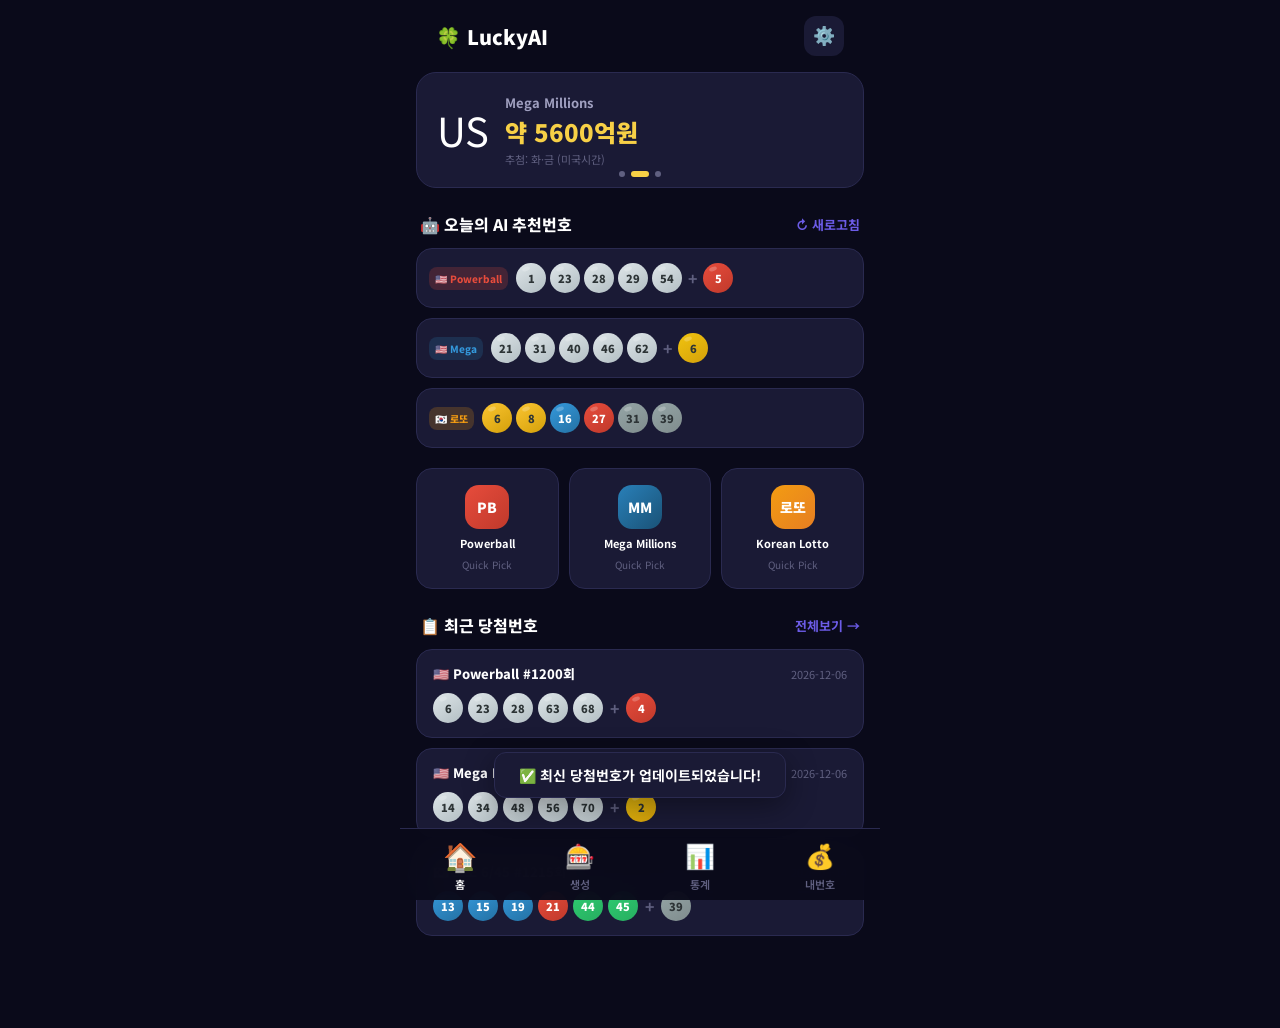
==== index.html @ dc953912 "LuckyAI Lotto - full update - Scientific prediction engine (Bayesian, Poisson, Chi-squared, EMA, Gap" ====
<!DOCTYPE html>
<html lang="ko">
<head>
  <meta charset="UTF-8">
  <meta name="viewport" content="width=device-width, initial-scale=1.0, user-scalable=no, viewport-fit=cover">
  <meta name="apple-mobile-web-app-capable" content="yes">
  <meta name="apple-mobile-web-app-status-bar-style" content="black-translucent">
  <meta name="theme-color" content="#0a0a1a">
  <title>LuckyAI Lotto</title>
  <link rel="manifest" href="manifest.json">
  <link rel="apple-touch-icon" href="icons/icon-192.png">
  <link rel="preconnect" href="https://fonts.googleapis.com">
  <link href="https://fonts.googleapis.com/css2?family=Noto+Sans+KR:wght@400;600;700;900&family=Inter:wght@400;600;700;900&display=swap" rel="stylesheet">
  <link rel="stylesheet" href="css/style.css">
</head>
<body>

  <!-- Splash Screen -->
  <div id="splash" class="splash">
    <div class="splash-content">
      <div class="splash-icon">🍀</div>
      <h1>LuckyAI Lotto</h1>
      <p>AI-Powered Lottery Generator</p>
      <div class="splash-loader"><div></div></div>
    </div>
  </div>

  <!-- App Shell -->
  <div id="app" class="app hidden">

    <!-- ===== PAGE: HOME ===== -->
    <section class="page active" id="page-home">
      <header class="top-bar">
        <h1 class="logo">🍀 LuckyAI</h1>
        <button class="icon-btn" onclick="navigateTo('settings')">⚙️</button>
      </header>

      <!-- Jackpot Banner -->
      <div class="jackpot-banner">
        <div class="jackpot-slide active" data-game="powerball">
          <div class="jackpot-flag">US</div>
          <div class="jackpot-info">
            <span class="jackpot-name">Powerball</span>
            <span class="jackpot-amount" id="jackpot-pb">로딩중...</span>
            <span class="jackpot-date">추첨: 월·수·토 (미국시간)</span>
          </div>
        </div>
        <div class="jackpot-slide" data-game="mega">
          <div class="jackpot-flag">US</div>
          <div class="jackpot-info">
            <span class="jackpot-name">Mega Millions</span>
            <span class="jackpot-amount" id="jackpot-mm">로딩중...</span>
            <span class="jackpot-date">추첨: 화·금 (미국시간)</span>
          </div>
        </div>
        <div class="jackpot-slide" data-game="lotto">
          <div class="jackpot-flag">KR</div>
          <div class="jackpot-info">
            <span class="jackpot-name">로또 6/45</span>
            <span class="jackpot-amount" id="jackpot-kr">로딩중...</span>
            <span class="jackpot-date">추첨: 매주 토요일 오후 8:45</span>
          </div>
        </div>
        <div class="jackpot-dots">
          <span class="dot active"></span><span class="dot"></span><span class="dot"></span>
        </div>
      </div>

      <!-- AI Today's Pick -->
      <div class="section-header">
        <h2>🤖 오늘의 AI 추천번호</h2>
        <button class="refresh-btn" onclick="refreshTodayPick()">↻ 새로고침</button>
      </div>

      <div class="today-picks" id="today-picks">
        <!-- Filled by JS -->
      </div>

      <!-- Quick Actions -->
      <div class="quick-actions">
        <button class="quick-card" onclick="quickGenerate('powerball')">
          <div class="quick-icon pb-gradient">PB</div>
          <span>Powerball</span>
          <small>Quick Pick</small>
        </button>
        <button class="quick-card" onclick="quickGenerate('mega')">
          <div class="quick-icon mm-gradient">MM</div>
          <span>Mega Millions</span>
          <small>Quick Pick</small>
        </button>
        <button class="quick-card" onclick="quickGenerate('lotto')">
          <div class="quick-icon kr-gradient">로또</div>
          <span>Korean Lotto</span>
          <small>Quick Pick</small>
        </button>
      </div>

      <!-- Recent Results -->
      <div class="section-header">
        <h2>📋 최근 당첨번호</h2>
        <button class="text-btn" onclick="navigateTo('results')">전체보기 →</button>
      </div>
      <div class="recent-results" id="recent-results">
        <!-- Filled by JS -->
      </div>
    </section>

    <!-- ===== PAGE: GENERATOR ===== -->
    <section class="page" id="page-generator">
      <header class="top-bar">
        <h1>🎰 번호 생성</h1>
      </header>

      <!-- Game Selector -->
      <div class="game-selector">
        <button class="game-chip active" data-game="powerball" onclick="selectGame('powerball')">
          <span class="chip-flag">🇺🇸</span> Powerball
        </button>
        <button class="game-chip" data-game="mega" onclick="selectGame('mega')">
          <span class="chip-flag">🇺🇸</span> Mega Millions
        </button>
        <button class="game-chip" data-game="lotto" onclick="selectGame('lotto')">
          <span class="chip-flag">🇰🇷</span> 로또 6/45
        </button>
      </div>

      <!-- Algorithm Selector -->
      <div class="algo-section">
        <h3>🧠 생성 알고리즘</h3>
        <div class="algo-grid">
          <button class="algo-card active" data-algo="random" onclick="selectAlgo('random')">
            <div class="algo-icon">🎲</div>
            <span>확률랜덤</span>
            <small>패턴 필터링</small>
          </button>
          <button class="algo-card" data-algo="hot" onclick="selectAlgo('hot')">
            <div class="algo-icon">🔥</div>
            <span>고빈도</span>
            <small>베이지안+트렌드</small>
          </button>
          <button class="algo-card" data-algo="cold" onclick="selectAlgo('cold')">
            <div class="algo-icon">❄️</div>
            <span>미출현</span>
            <small>포아송+갭분석</small>
          </button>
          <button class="algo-card" data-algo="ai" onclick="selectAlgo('ai')">
            <div class="algo-icon">🧬</div>
            <span>과학예측</span>
            <small>5중 확률엔진</small>
          </button>
          <button class="algo-card" data-algo="lucky" onclick="selectAlgo('lucky')">
            <div class="algo-icon">🍀</div>
            <span>행운번호</span>
            <small>월별 행운</small>
          </button>
        </div>
      </div>

      <!-- Set Count -->
      <div class="set-count-bar">
        <span>생성 세트 수</span>
        <div class="stepper">
          <button class="step-btn" onclick="adjustSets(-1)">−</button>
          <span class="step-val" id="gen-set-count">5</span>
          <button class="step-btn" onclick="adjustSets(1)">+</button>
        </div>
      </div>

      <!-- Generate Button -->
      <button class="big-generate-btn" id="gen-btn" onclick="generateNumbers()">
        <span class="gen-text">번호 생성하기</span>
        <span class="gen-sub" id="gen-sub-text">랜덤 · Powerball · 5세트</span>
      </button>

      <!-- Results Area -->
      <div class="gen-results" id="gen-results">
        <!-- Filled by JS -->
      </div>

      <!-- Save All Button (hidden until generated) -->
      <button class="save-all-btn hidden" id="save-all-btn" onclick="saveAllGenerated()">
        💾 전체 저장하기
      </button>
    </section>

    <!-- ===== PAGE: STATS ===== -->
    <section class="page" id="page-stats">
      <header class="top-bar">
        <h1>📊 통계 분석</h1>
      </header>

      <!-- Stats Game Selector -->
      <div class="game-selector">
        <button class="game-chip active" data-game="powerball" onclick="selectStatsGame('powerball')">
          🇺🇸 Powerball
        </button>
        <button class="game-chip" data-game="mega" onclick="selectStatsGame('mega')">
          🇺🇸 Mega Millions
        </button>
        <button class="game-chip" data-game="lotto" onclick="selectStatsGame('lotto')">
          🇰🇷 로또
        </button>
      </div>

      <!-- Frequency Chart -->
      <div class="stats-card">
        <h3>📈 번호별 출현 빈도 <span id="freq-rounds-info" style="font-size:0.7em;color:#888">(전체)</span></h3>
        <canvas id="freq-chart" width="400" height="250"></canvas>
      </div>

      <!-- Hot & Cold Numbers -->
      <div class="hot-cold-row">
        <div class="stats-card half">
          <h3>🔥 Hot Numbers</h3>
          <div class="hot-cold-balls" id="hot-numbers"></div>
        </div>
        <div class="stats-card half">
          <h3>❄️ Cold Numbers</h3>
          <div class="hot-cold-balls" id="cold-numbers"></div>
        </div>
      </div>

      <!-- Odd/Even Ratio -->
      <div class="stats-card">
        <h3>⚖️ 홀짝 비율 분석</h3>
        <div class="ratio-bar-container">
          <div class="ratio-bar">
            <div class="ratio-fill odd" id="odd-bar" style="width:50%">홀 50%</div>
            <div class="ratio-fill even" id="even-bar" style="width:50%">짝 50%</div>
          </div>
        </div>
      </div>

      <!-- Number Range Distribution -->
      <div class="stats-card">
        <h3>📊 구간별 분포</h3>
        <canvas id="range-chart" width="400" height="200"></canvas>
      </div>

      <!-- Consecutive Numbers -->
      <div class="stats-card">
        <h3>🔗 연속번호 출현율</h3>
        <div class="consecutive-stats" id="consecutive-stats"></div>
      </div>

      <!-- AI Probability -->
      <div class="stats-card ai-prob-card">
        <h3>🤖 AI 1등 확률 분석</h3>
        <div class="ai-prob-content" id="ai-prob-content">
          <div class="prob-meter">
            <div class="prob-fill" id="prob-fill"></div>
          </div>
          <p class="prob-text" id="prob-text"></p>
        </div>
      </div>
    </section>

    <!-- ===== PAGE: MY NUMBERS ===== -->
    <section class="page" id="page-mynums">
      <header class="top-bar">
        <h1>💰 내 번호</h1>
        <button class="icon-btn" onclick="clearAllSaved()">🗑️</button>
      </header>

      <!-- Saved Numbers Filter -->
      <div class="game-selector">
        <button class="game-chip active" data-filter="all" onclick="filterSaved('all')">전체</button>
        <button class="game-chip" data-filter="powerball" onclick="filterSaved('powerball')">Powerball</button>
        <button class="game-chip" data-filter="mega" onclick="filterSaved('mega')">Mega Millions</button>
        <button class="game-chip" data-filter="lotto" onclick="filterSaved('lotto')">로또</button>
      </div>

      <!-- Saved List -->
      <div class="saved-list" id="saved-list">
        <div class="empty-state" id="empty-saved">
          <div class="empty-icon">📝</div>
          <p>저장된 번호가 없습니다</p>
          <small>번호를 생성하고 저장해보세요!</small>
          <button class="action-btn" onclick="navigateTo('generator')">번호 생성하러 가기 →</button>
        </div>
      </div>

      <!-- Check Results -->
      <button class="check-results-btn hidden" id="check-btn" onclick="checkMyResults()">
        🏆 당첨 확인하기
      </button>
    </section>

    <!-- ===== PAGE: SETTINGS ===== -->
    <section class="page" id="page-settings">
      <header class="top-bar">
        <button class="icon-btn" onclick="navigateTo('home')">←</button>
        <h1>⚙️ 설정</h1>
      </header>

      <div class="settings-list">
        <div class="settings-group">
          <h3>일반</h3>
          <div class="setting-item">
            <span>🌙 다크 모드</span>
            <label class="toggle">
              <input type="checkbox" id="darkmode-toggle" checked onchange="toggleDarkMode()">
              <span class="toggle-slider"></span>
            </label>
          </div>
          <div class="setting-item">
            <span>🌐 언어</span>
            <select id="lang-select" onchange="changeLang()">
              <option value="ko" selected>한국어</option>
              <option value="en">English</option>
            </select>
          </div>
        </div>
        <div class="settings-group">
          <h3>게임 설정</h3>
          <div class="setting-item">
            <span>🔢 기본 세트 수</span>
            <select id="default-sets" onchange="saveSettings()">
              <option value="1">1세트</option>
              <option value="3">3세트</option>
              <option value="5" selected>5세트</option>
              <option value="10">10세트</option>
            </select>
          </div>
          <div class="setting-item">
            <span>🎵 효과음</span>
            <label class="toggle">
              <input type="checkbox" id="sound-toggle" checked onchange="saveSettings()">
              <span class="toggle-slider"></span>
            </label>
          </div>
        </div>
        <div class="settings-group">
          <h3>데이터</h3>
          <div class="setting-item clickable" onclick="forceRefreshResults()">
            <span>📡 당첨번호 새로고침</span>
            <span class="arrow">→</span>
          </div>
          <div class="setting-item clickable" onclick="exportData()">
            <span>📤 데이터 내보내기</span>
            <span class="arrow">→</span>
          </div>
          <div class="setting-item clickable" onclick="resetApp()">
            <span>🔄 앱 초기화</span>
            <span class="arrow">→</span>
          </div>
        </div>
        <div class="settings-group">
          <h3>정보</h3>
          <div class="setting-item">
            <span>📱 버전</span>
            <span class="setting-val">1.0.0</span>
          </div>
          <div class="setting-item">
            <span>⚠️ 주의</span>
            <span class="setting-val disclaimer">복권은 오락 목적입니다</span>
          </div>
        </div>
      </div>
    </section>

    <!-- ===== PAGE: RESULTS (당첨번호) ===== -->
    <section class="page" id="page-results">
      <header class="top-bar">
        <button class="icon-btn" onclick="navigateTo('home')">←</button>
        <h1>📋 당첨번호</h1>
      </header>
      <div class="game-selector">
        <button class="game-chip active" data-game="powerball" onclick="selectResultGame('powerball')">🇺🇸 Powerball</button>
        <button class="game-chip" data-game="mega" onclick="selectResultGame('mega')">🇺🇸 Mega Millions</button>
        <button class="game-chip" data-game="lotto" onclick="selectResultGame('lotto')">🇰🇷 로또</button>
      </div>
      <div class="results-list" id="results-list"></div>
    </section>

    <!-- Bottom Navigation -->
    <nav class="bottom-nav">
      <button class="nav-item active" data-page="home" onclick="navigateTo('home')">
        <span class="nav-icon">🏠</span>
        <span class="nav-label">홈</span>
      </button>
      <button class="nav-item" data-page="generator" onclick="navigateTo('generator')">
        <span class="nav-icon">🎰</span>
        <span class="nav-label">생성</span>
      </button>
      <button class="nav-item" data-page="stats" onclick="navigateTo('stats')">
        <span class="nav-icon">📊</span>
        <span class="nav-label">통계</span>
      </button>
      <button class="nav-item" data-page="mynums" onclick="navigateTo('mynums')">
        <span class="nav-icon">💰</span>
        <span class="nav-label">내번호</span>
      </button>
    </nav>
  </div>

  <!-- Confetti Canvas -->
  <canvas id="confetti-canvas"></canvas>

  <!-- Toast -->
  <div class="toast hidden" id="toast"></div>

  <!-- Modal -->
  <div class="modal-overlay hidden" id="modal-overlay">
    <div class="modal" id="modal">
      <div class="modal-header" id="modal-header"></div>
      <div class="modal-body" id="modal-body"></div>
      <div class="modal-actions" id="modal-actions"></div>
    </div>
  </div>

  <script src="js/lotto-history.js"></script>
  <script src="js/app.js"></script>
  <script>
    // Register Service Worker for PWA
    if ('serviceWorker' in navigator) {
      window.addEventListener('load', () => {
        navigator.serviceWorker.register('./sw.js')
          .then(reg => console.log('SW registered:', reg.scope))
          .catch(err => console.log('SW registration failed:', err));
      });
    }
  </script>
</body>
</html>
---- css/style.css ----
/* ========================================
   LuckyAI Lotto - Full Mobile App Styles
   ======================================== */

@import url('https://fonts.googleapis.com/css2?family=Noto+Sans+KR:wght@400;600;700;900&family=Inter:wght@400;600;700;900&display=swap');

:root {
  --bg: #0a0a1a;
  --bg2: #12122a;
  --card: #1a1a35;
  --card-border: #2a2a50;
  --text: #ffffff;
  --text2: #a0a0c0;
  --text3: #606080;
  --pb-color: #e74c3c;
  --pb-dark: #c0392b;
  --mm-color: #2980b9;
  --mm-dark: #1a5276;
  --kr-color: #f39c12;
  --kr-dark: #d4870a;
  --accent: #6c5ce7;
  --success: #00b894;
  --danger: #e74c3c;
  --nav-height: 72px;
  --safe-bottom: env(safe-area-inset-bottom, 0px);
}

* { margin: 0; padding: 0; box-sizing: border-box; }

html, body {
  font-family: 'Noto Sans KR', 'Inter', -apple-system, sans-serif;
  background: var(--bg);
  color: var(--text);
  min-height: 100vh;
  overflow-x: hidden;
  -webkit-tap-highlight-color: transparent;
  -webkit-font-smoothing: antialiased;
}

.hidden { display: none !important; }

/* ---- Splash Screen ---- */
.splash {
  position: fixed; inset: 0;
  background: var(--bg);
  display: flex; align-items: center; justify-content: center;
  z-index: 9999;
  transition: opacity 0.5s, visibility 0.5s;
}
.splash.fade-out { opacity: 0; visibility: hidden; }
.splash-content { text-align: center; }
.splash-icon { font-size: 72px; animation: bounce 1s infinite alternate; }
.splash-content h1 {
  font-size: 32px; font-weight: 900; margin: 16px 0 4px;
  background: linear-gradient(135deg, #f7d046, #ff6b6b, #4ecdc4, #6c5ce7);
  -webkit-background-clip: text; -webkit-text-fill-color: transparent;
  background-clip: text;
}
.splash-content p { color: var(--text3); font-size: 14px; }
.splash-loader {
  width: 40px; height: 4px; margin: 24px auto 0;
  background: var(--card); border-radius: 4px; overflow: hidden;
}
.splash-loader div {
  width: 60%; height: 100%; border-radius: 4px;
  background: linear-gradient(90deg, #6c5ce7, #e74c3c, #f39c12);
  animation: loading 1s ease-in-out infinite;
}
@keyframes bounce { to { transform: translateY(-10px); } }
@keyframes loading { 0%{transform:translateX(-100%)} 100%{transform:translateX(200%)} }

/* ---- App Shell ---- */
.app { padding-bottom: calc(var(--nav-height) + var(--safe-bottom)); }

/* ---- Top Bar ---- */
.top-bar {
  position: sticky; top: 0; z-index: 50;
  display: flex; align-items: center; justify-content: space-between;
  padding: 16px 20px; background: var(--bg);
  backdrop-filter: blur(20px); -webkit-backdrop-filter: blur(20px);
}
.top-bar h1 { font-size: 20px; font-weight: 900; }
.logo { font-size: 22px; font-weight: 900; }
.icon-btn {
  width: 40px; height: 40px; border: none; border-radius: 12px;
  background: var(--card); font-size: 18px; cursor: pointer;
  display: flex; align-items: center; justify-content: center;
}

/* ---- Pages ---- */
.page { display: none; padding: 0 16px 20px; animation: pageIn 0.3s ease; }
.page.active { display: block; }
@keyframes pageIn { from{opacity:0;transform:translateY(8px)} to{opacity:1;transform:translateY(0)} }

/* ---- Bottom Navigation ---- */
.bottom-nav {
  position: fixed; bottom: 0; left: 0; right: 0;
  height: var(--nav-height);
  background: rgba(10,10,26,0.95);
  backdrop-filter: blur(20px); -webkit-backdrop-filter: blur(20px);
  border-top: 1px solid var(--card-border);
  display: flex; align-items: center; justify-content: space-around;
  padding-bottom: var(--safe-bottom); z-index: 100;
}
.nav-item {
  display: flex; flex-direction: column; align-items: center; gap: 4px;
  border: none; background: none; color: var(--text3);
  font-size: 10px; font-weight: 600; cursor: pointer;
  font-family: inherit; padding: 8px 16px; border-radius: 12px;
  transition: all 0.2s;
}
.nav-item.active { color: var(--text); }
.nav-icon { font-size: 24px; transition: transform 0.2s; }
.nav-item.active .nav-icon { transform: scale(1.15); }
.nav-label { font-size: 11px; }

/* ---- Jackpot Banner ---- */
.jackpot-banner {
  margin: 0 0 20px; border-radius: 20px; overflow: hidden;
  background: var(--card); border: 1px solid var(--card-border);
  position: relative; min-height: 110px;
}
.jackpot-slide {
  display: none; padding: 20px; align-items: center; gap: 16px;
  animation: fadeIn 0.5s ease;
}
.jackpot-slide.active { display: flex; }
.jackpot-flag { font-size: 40px; }
.jackpot-info { display: flex; flex-direction: column; gap: 2px; }
.jackpot-name { font-size: 13px; color: var(--text2); font-weight: 700; }
.jackpot-amount { font-size: 24px; font-weight: 900; color: #f7d046; }
.jackpot-date { font-size: 11px; color: var(--text3); }
.jackpot-dots {
  position: absolute; bottom: 10px; left: 50%; transform: translateX(-50%);
  display: flex; gap: 6px;
}
.dot {
  width: 6px; height: 6px; border-radius: 50%;
  background: var(--text3); transition: all 0.3s;
}
.dot.active { background: #f7d046; width: 18px; border-radius: 3px; }

@keyframes fadeIn { from{opacity:0} to{opacity:1} }

/* ---- Section Header ---- */
.section-header {
  display: flex; justify-content: space-between; align-items: center;
  margin: 24px 0 12px; padding: 0 4px;
}
.section-header h2 { font-size: 16px; font-weight: 800; }
.refresh-btn, .text-btn {
  border: none; background: none; color: var(--accent);
  font-size: 13px; font-weight: 700; cursor: pointer; font-family: inherit;
}

/* ---- Today's Picks ---- */
.today-picks { display: flex; flex-direction: column; gap: 10px; }
.today-pick-card {
  background: var(--card); border: 1px solid var(--card-border);
  border-radius: 16px; padding: 14px 12px;
  display: flex; align-items: center; gap: 8px;
}
.pick-game-badge {
  font-size: 10px; font-weight: 800; padding: 4px 6px;
  border-radius: 8px; min-width: 32px; text-align: center;
  flex-shrink: 0; white-space: nowrap;
}
.pick-game-badge.pb { background: rgba(231,76,60,0.2); color: #e74c3c; }
.pick-game-badge.mm { background: rgba(41,128,185,0.2); color: #3498db; }
.pick-game-badge.kr { background: rgba(243,156,18,0.2); color: #f39c12; }
.pick-balls { display: flex; gap: 4px; align-items: center; flex: 1; flex-wrap: nowrap; }

/* ---- Ball Styles ---- */
.ball {
  width: 38px; height: 38px; border-radius: 50%;
  display: inline-flex; align-items: center; justify-content: center;
  font-size: 14px; font-weight: 900; color: #fff;
  position: relative; flex-shrink: 0;
}
.ball::after {
  content: ''; position: absolute; top: 5px; left: 8px;
  width: 12px; height: 6px; background: rgba(255,255,255,0.22);
  border-radius: 50%; transform: rotate(-20deg);
}
.ball-sm { width: 30px; height: 30px; font-size: 11px; }
.ball-sm::after { top: 4px; left: 6px; width: 8px; height: 4px; }
.ball-lg { width: 48px; height: 48px; font-size: 18px; }

/* Ball Colors */
.b-white { background: linear-gradient(145deg, #dfe6e9, #b2bec3); color: #2d3436; }
.b-red { background: linear-gradient(145deg, #e74c3c, #c0392b); }
.b-gold { background: linear-gradient(145deg, #f1c40f, #d4a00a); color: #2d3436; }
.b-y { background: linear-gradient(145deg, #fbc531, #d4a00a); color: #2d3436; }
.b-b { background: linear-gradient(145deg, #3498db, #2471a3); }
.b-r { background: linear-gradient(145deg, #e74c3c, #c0392b); }
.b-g { background: linear-gradient(145deg, #95a5a6, #7f8c8d); color: #2d3436; }
.b-gr { background: linear-gradient(145deg, #2ecc71, #27ae60); }
.sep { color: var(--text3); font-weight: 700; font-size: 16px; margin: 0 2px; }

/* Animated balls */
.ball.anim {
  opacity: 0; transform: scale(0) rotate(-180deg);
}
.ball.anim.show {
  animation: ballPop 0.5s cubic-bezier(0.34,1.56,0.64,1) forwards;
}
@keyframes ballPop {
  0%{opacity:0;transform:scale(0) rotate(-180deg)}
  60%{opacity:1;transform:scale(1.15) rotate(10deg)}
  100%{opacity:1;transform:scale(1) rotate(0)}
}

/* ---- Quick Actions ---- */
.quick-actions {
  display: grid; grid-template-columns: repeat(3, 1fr);
  gap: 10px; margin: 20px 0;
}
.quick-card {
  background: var(--card); border: 1px solid var(--card-border);
  border-radius: 16px; padding: 16px 8px; text-align: center;
  cursor: pointer; font-family: inherit; color: var(--text);
  display: flex; flex-direction: column; align-items: center; gap: 6px;
  transition: all 0.2s;
}
.quick-card:active { transform: scale(0.95); }
.quick-card span { font-size: 11px; font-weight: 700; }
.quick-card small { font-size: 10px; color: var(--text3); }
.quick-icon {
  width: 44px; height: 44px; border-radius: 14px;
  display: flex; align-items: center; justify-content: center;
  font-size: 14px; font-weight: 900; color: #fff;
}
.pb-gradient { background: linear-gradient(135deg, #e74c3c, #c0392b); }
.mm-gradient { background: linear-gradient(135deg, #2980b9, #1a5276); }
.kr-gradient { background: linear-gradient(135deg, #f39c12, #e67e22); }

/* ---- Recent Results ---- */
.recent-results { display: flex; flex-direction: column; gap: 10px; }
.result-card {
  background: var(--card); border: 1px solid var(--card-border);
  border-radius: 16px; padding: 14px 16px;
}
.result-meta {
  display: flex; justify-content: space-between; align-items: center;
  margin-bottom: 10px;
}
.result-round { font-size: 13px; font-weight: 800; }
.result-date { font-size: 11px; color: var(--text3); }
.result-balls { display: flex; gap: 5px; align-items: center; flex-wrap: wrap; }

/* ---- Game Selector Chips ---- */
.game-selector {
  display: flex; gap: 8px; margin: 8px 0 20px; overflow-x: auto;
  -webkit-overflow-scrolling: touch; padding: 4px 0;
}
.game-chip {
  padding: 10px 16px; border-radius: 12px; border: 1px solid var(--card-border);
  background: var(--card); color: var(--text2); font-size: 13px; font-weight: 700;
  cursor: pointer; font-family: inherit; white-space: nowrap;
  transition: all 0.2s;
}
.game-chip.active {
  background: var(--accent); color: #fff; border-color: var(--accent);
}
.chip-flag { margin-right: 2px; }

/* ---- Algorithm Grid ---- */
.algo-section { margin-bottom: 20px; }
.algo-section h3 { font-size: 15px; font-weight: 800; margin-bottom: 12px; }
.algo-grid {
  display: grid; grid-template-columns: repeat(3, 1fr); gap: 10px;
}
.algo-card {
  background: var(--card); border: 1px solid var(--card-border);
  border-radius: 14px; padding: 14px 8px; text-align: center;
  cursor: pointer; font-family: inherit; color: var(--text);
  display: flex; flex-direction: column; align-items: center; gap: 4px;
  transition: all 0.2s;
}
.algo-card.active { border-color: var(--accent); background: rgba(108,92,231,0.15); }
.algo-card:active { transform: scale(0.95); }
.algo-icon { font-size: 28px; }
.algo-card span { font-size: 12px; font-weight: 800; }
.algo-card small { font-size: 10px; color: var(--text3); }

/* ---- Set Count ---- */
.set-count-bar {
  display: flex; align-items: center; justify-content: space-between;
  background: var(--card); border: 1px solid var(--card-border);
  border-radius: 14px; padding: 14px 20px; margin-bottom: 16px;
  font-size: 14px; font-weight: 700;
}
.stepper { display: flex; align-items: center; gap: 12px; }
.step-btn {
  width: 36px; height: 36px; border-radius: 10px;
  border: 1px solid var(--card-border); background: var(--bg2);
  color: var(--text); font-size: 20px; font-weight: 700;
  cursor: pointer; display: flex; align-items: center; justify-content: center;
}
.step-val { font-size: 20px; font-weight: 900; min-width: 24px; text-align: center; }

/* ---- Big Generate Button ---- */
.big-generate-btn {
  width: 100%; padding: 18px; border: none; border-radius: 18px;
  background: linear-gradient(135deg, #6c5ce7, #a29bfe);
  color: #fff; font-family: inherit; cursor: pointer;
  margin-bottom: 20px; transition: all 0.2s; position: relative; overflow: hidden;
}
.big-generate-btn:active { transform: scale(0.97); }
.gen-text { font-size: 18px; font-weight: 900; display: block; }
.gen-sub { font-size: 12px; color: rgba(255,255,255,0.7); display: block; margin-top: 4px; }

.big-generate-btn.shaking {
  animation: shake 0.08s linear infinite;
}
@keyframes shake {
  0%,100%{transform:translateX(0)} 25%{transform:translateX(-4px) rotate(-1deg)} 75%{transform:translateX(4px) rotate(1deg)}
}

/* ---- Generated Results ---- */
.gen-results { display: flex; flex-direction: column; gap: 10px; }
.gen-set-card {
  background: var(--card); border: 1px solid var(--card-border);
  border-radius: 16px; padding: 14px 16px;
  display: flex; align-items: center; gap: 10px;
  animation: slideUp 0.3s ease;
}
@keyframes slideUp { from{opacity:0;transform:translateY(16px)} to{opacity:1;transform:translateY(0)} }
.gen-set-num {
  font-size: 12px; font-weight: 900; color: var(--text3);
  min-width: 28px; text-align: center;
}
.gen-set-balls { display: flex; gap: 4px; align-items: center; flex: 1; flex-wrap: wrap; }
.gen-set-save {
  width: 36px; height: 36px; border-radius: 10px;
  border: 1px solid var(--card-border); background: transparent;
  font-size: 18px; cursor: pointer;
  display: flex; align-items: center; justify-content: center;
  transition: all 0.2s;
}
.gen-set-save.saved { background: var(--success); border-color: var(--success); }

.save-all-btn {
  width: 100%; padding: 16px; border: none; border-radius: 16px;
  background: var(--success); color: #fff; font-size: 16px; font-weight: 800;
  cursor: pointer; font-family: inherit; margin-top: 10px;
  transition: all 0.2s;
}
.save-all-btn:active { transform: scale(0.97); }

/* ---- Stats ---- */
.stats-card {
  background: var(--card); border: 1px solid var(--card-border);
  border-radius: 18px; padding: 18px; margin-bottom: 14px;
}
.stats-card h3 { font-size: 14px; font-weight: 800; margin-bottom: 14px; }
.stats-card canvas { width: 100% !important; height: auto !important; }

.hot-cold-row { display: flex; gap: 10px; }
.stats-card.half { flex: 1; }
.hot-cold-balls { display: flex; flex-wrap: wrap; gap: 6px; }

/* Ratio Bar */
.ratio-bar-container { padding: 4px 0; }
.ratio-bar {
  display: flex; height: 36px; border-radius: 10px; overflow: hidden;
}
.ratio-fill {
  display: flex; align-items: center; justify-content: center;
  font-size: 12px; font-weight: 800; transition: width 0.6s ease;
}
.ratio-fill.odd { background: linear-gradient(135deg, #e74c3c, #c0392b); }
.ratio-fill.even { background: linear-gradient(135deg, #2980b9, #1a5276); }

.consecutive-stats { display: flex; flex-direction: column; gap: 8px; }
.consec-row {
  display: flex; justify-content: space-between; align-items: center;
  padding: 8px 0; border-bottom: 1px solid var(--card-border);
}
.consec-row:last-child { border: none; }
.consec-label { font-size: 13px; color: var(--text2); }
.consec-val { font-size: 14px; font-weight: 800; }

.ai-prob-card { background: linear-gradient(135deg, #1a1a40, #2a1a4a); }
.prob-meter {
  height: 12px; background: var(--bg); border-radius: 6px;
  overflow: hidden; margin-bottom: 12px;
}
.prob-fill {
  height: 100%; border-radius: 6px; transition: width 1s ease;
  background: linear-gradient(90deg, #6c5ce7, #a29bfe, #fd79a8);
}
.prob-text { font-size: 13px; color: var(--text2); line-height: 1.6; }

/* ---- My Numbers / Saved ---- */
.saved-list { display: flex; flex-direction: column; gap: 10px; }
.saved-card {
  background: var(--card); border: 1px solid var(--card-border);
  border-radius: 16px; padding: 14px 16px; animation: slideUp 0.3s ease;
}
.saved-meta {
  display: flex; justify-content: space-between; align-items: center;
  margin-bottom: 10px;
}
.saved-game-tag {
  font-size: 11px; font-weight: 800; padding: 3px 8px; border-radius: 6px;
}
.saved-game-tag.pb { background: rgba(231,76,60,0.2); color: #e74c3c; }
.saved-game-tag.mm { background: rgba(41,128,185,0.2); color: #3498db; }
.saved-game-tag.kr { background: rgba(243,156,18,0.2); color: #f39c12; }
.saved-date { font-size: 11px; color: var(--text3); }
.saved-balls { display: flex; gap: 5px; align-items: center; flex-wrap: wrap; }
.saved-del {
  border: none; background: none; color: var(--text3); font-size: 16px;
  cursor: pointer; padding: 4px;
}

.saved-result {
  margin-top: 8px; padding-top: 8px;
  border-top: 1px solid var(--card-border);
  font-size: 12px; font-weight: 700;
}
.result-win { color: #f7d046; }
.result-lose { color: var(--text3); }

.empty-state {
  text-align: center; padding: 48px 20px;
  color: var(--text3);
}
.empty-icon { font-size: 48px; margin-bottom: 12px; }
.empty-state p { font-size: 16px; font-weight: 700; margin-bottom: 4px; color: var(--text2); }
.empty-state small { font-size: 13px; }
.action-btn {
  margin-top: 16px; padding: 12px 24px; border: none; border-radius: 12px;
  background: var(--accent); color: #fff; font-size: 14px; font-weight: 700;
  cursor: pointer; font-family: inherit;
}

.check-results-btn {
  position: sticky; bottom: calc(var(--nav-height) + 16px);
  width: 100%; padding: 16px; border: none; border-radius: 16px;
  background: linear-gradient(135deg, #f7d046, #f39c12);
  color: #2d3436; font-size: 16px; font-weight: 900;
  cursor: pointer; font-family: inherit; margin-top: 16px;
  transition: all 0.2s;
}

/* ---- Settings ---- */
.settings-list { display: flex; flex-direction: column; gap: 16px; }
.settings-group {
  background: var(--card); border: 1px solid var(--card-border);
  border-radius: 18px; padding: 16px; overflow: hidden;
}
.settings-group h3 { font-size: 12px; color: var(--text3); font-weight: 700; margin-bottom: 12px; text-transform: uppercase; }
.setting-item {
  display: flex; justify-content: space-between; align-items: center;
  padding: 12px 0; border-bottom: 1px solid var(--card-border);
  font-size: 14px;
}
.setting-item:last-child { border: none; }
.setting-item.clickable { cursor: pointer; }
.setting-val { color: var(--text3); font-size: 13px; }
.disclaimer { font-size: 11px; }
.arrow { color: var(--text3); }

/* Toggle Switch */
.toggle { position: relative; width: 48px; height: 28px; }
.toggle input { display: none; }
.toggle-slider {
  position: absolute; inset: 0; background: var(--text3);
  border-radius: 28px; cursor: pointer; transition: 0.3s;
}
.toggle-slider::before {
  content: ''; position: absolute; width: 22px; height: 22px;
  border-radius: 50%; background: #fff; left: 3px; top: 3px;
  transition: 0.3s;
}
.toggle input:checked + .toggle-slider { background: var(--accent); }
.toggle input:checked + .toggle-slider::before { transform: translateX(20px); }

select {
  background: var(--bg2); color: var(--text); border: 1px solid var(--card-border);
  border-radius: 8px; padding: 6px 10px; font-family: inherit; font-size: 13px;
}

/* ---- Results Page ---- */
.results-list { display: flex; flex-direction: column; gap: 10px; }

/* ---- Toast ---- */
.toast {
  position: fixed; bottom: calc(var(--nav-height) + 20px);
  left: 50%; transform: translateX(-50%);
  background: var(--card); color: var(--text);
  padding: 12px 24px; border-radius: 12px;
  font-size: 14px; font-weight: 700;
  box-shadow: 0 8px 30px rgba(0,0,0,0.4);
  z-index: 200; white-space: nowrap;
  animation: toastIn 0.3s ease;
  border: 1px solid var(--card-border);
}
@keyframes toastIn { from{opacity:0;transform:translate(-50%,20px)} to{opacity:1;transform:translate(-50%,0)} }

/* ---- Modal ---- */
.modal-overlay {
  position: fixed; inset: 0; background: rgba(0,0,0,0.6);
  display: flex; align-items: flex-end; justify-content: center;
  z-index: 300; animation: fadeIn 0.2s;
}
.modal {
  background: var(--card); border-radius: 24px 24px 0 0;
  width: 100%; max-width: 480px; padding: 24px;
  max-height: 70vh; overflow-y: auto;
  animation: slideUpModal 0.3s ease;
}
@keyframes slideUpModal { from{transform:translateY(100%)} to{transform:translateY(0)} }
.modal-header { font-size: 18px; font-weight: 900; margin-bottom: 16px; text-align: center; }
.modal-body { margin-bottom: 20px; }
.modal-actions { display: flex; gap: 10px; }
.modal-actions button {
  flex: 1; padding: 14px; border: none; border-radius: 14px;
  font-size: 15px; font-weight: 700; cursor: pointer; font-family: inherit;
}
.modal-cancel { background: var(--bg2); color: var(--text); }
.modal-confirm { background: var(--accent); color: #fff; }
.modal-danger { background: var(--danger); color: #fff; }

/* ---- Confetti ---- */
#confetti-canvas {
  position: fixed; inset: 0; pointer-events: none; z-index: 999;
}

/* ---- Responsive ---- */
@media (max-width: 360px) {
  .ball { width: 32px; height: 32px; font-size: 12px; }
  .ball-lg { width: 40px; height: 40px; font-size: 15px; }
  .quick-actions { grid-template-columns: repeat(3, 1fr); gap: 6px; }
  .algo-grid { gap: 6px; }
}

@media (min-width: 500px) {
  .app { max-width: 480px; margin: 0 auto; }
  .bottom-nav { max-width: 480px; left: 50%; transform: translateX(-50%); }
  .toast { bottom: calc(var(--nav-height) + 30px); }
}
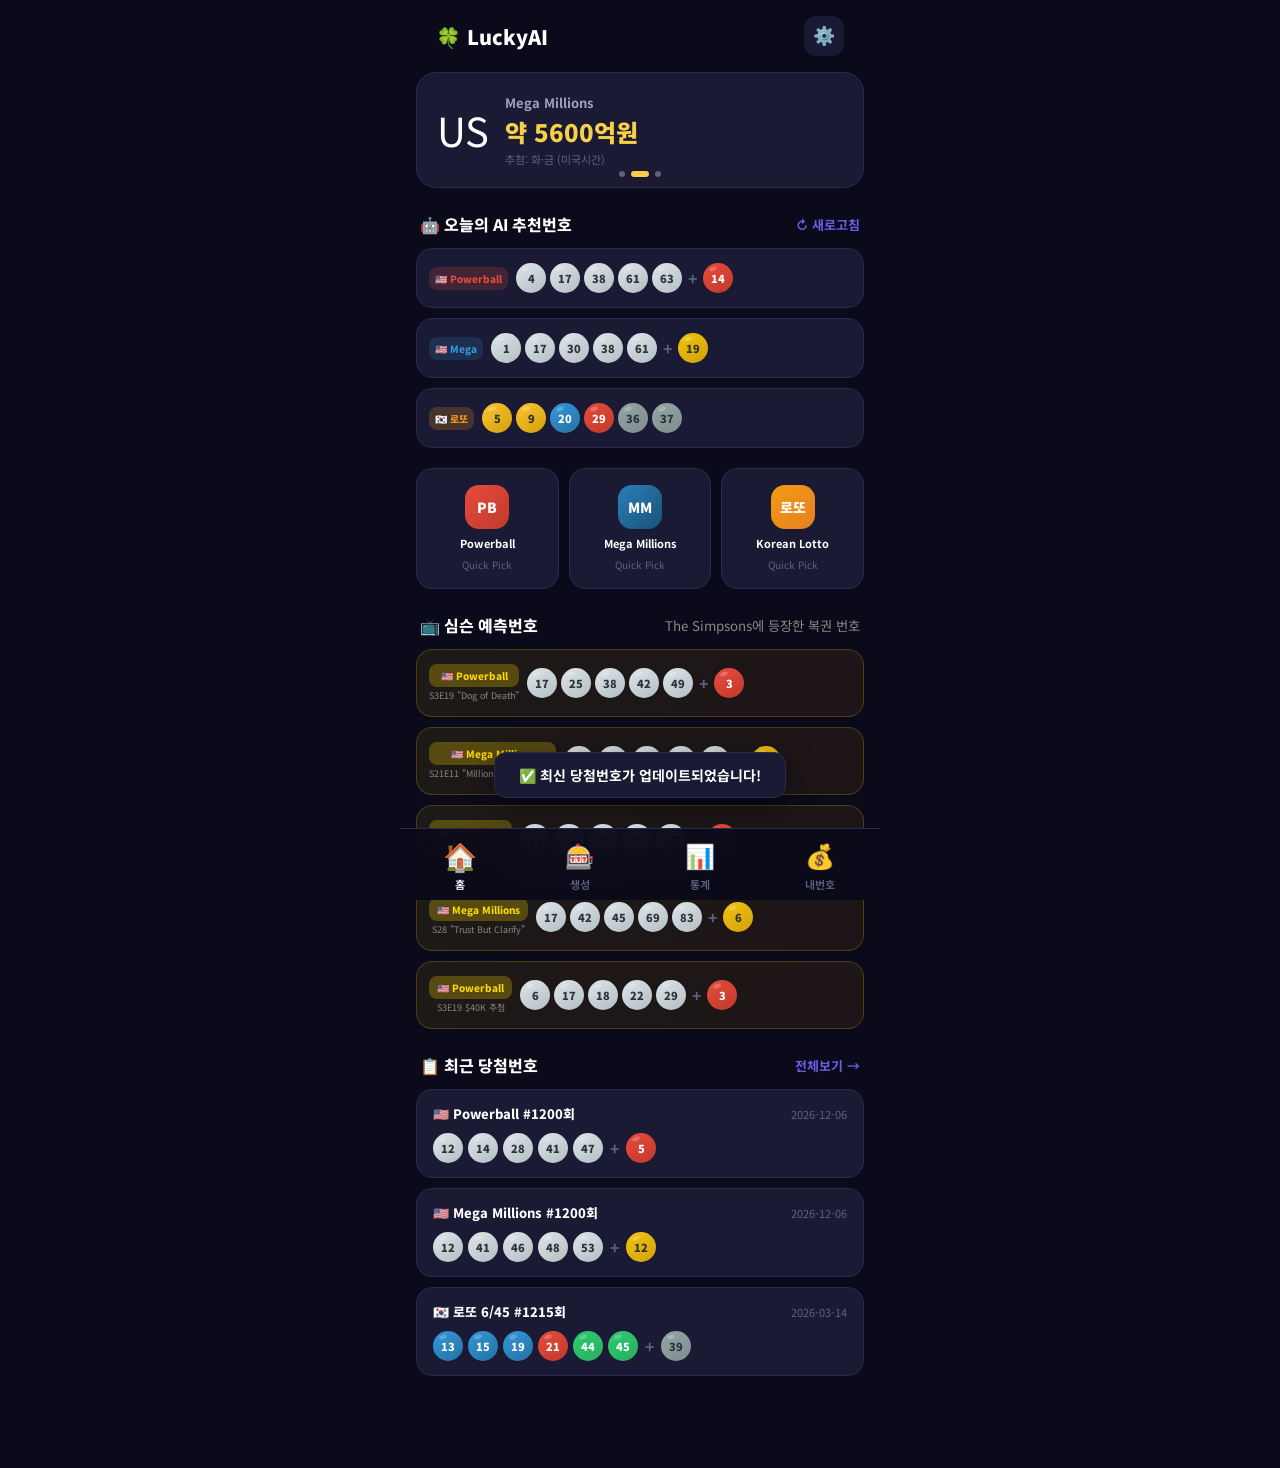
==== commit 602d0656: "feat: 패턴조합 알고리즘 추가 + 자동업데이트 강화 - 패턴조합(pattern) 알고리즘: 역대 자주 같이 나온 번호 쌍을 시드로 조합 생성 - 통계 페이지: '자주 같이 나온" ====
--- a/index.html
+++ b/index.html
@@ -95,6 +95,15 @@
         </button>
       </div>
 
+      <!-- Simpsons Prediction Numbers -->
+      <div class="section-header">
+        <h2>📺 심슨 예측번호</h2>
+        <small style="color:#888">The Simpsons에 등장한 복권 번호</small>
+      </div>
+      <div class="simpsons-picks" id="simpsons-picks">
+        <!-- Filled by JS -->
+      </div>
+
       <!-- Recent Results -->
       <div class="section-header">
         <h2>📋 최근 당첨번호</h2>
@@ -153,6 +162,11 @@
             <span>행운번호</span>
             <small>월별 행운</small>
           </button>
+          <button class="algo-card" data-algo="pattern" onclick="selectAlgo('pattern')">
+            <div class="algo-icon">🔗</div>
+            <span>패턴조합</span>
+            <small>반복 조합분석</small>
+          </button>
         </div>
       </div>
 
@@ -218,6 +232,12 @@
           <h3>❄️ Cold Numbers</h3>
           <div class="hot-cold-balls" id="cold-numbers"></div>
         </div>
+      </div>
+
+      <!-- Top Pairs -->
+      <div class="stats-card">
+        <h3>🔗 자주 같이 나온 번호 조합 <span id="top-pairs-label" style="font-size:0.7em;color:#888"></span></h3>
+        <div id="top-pairs-list" class="top-pairs-list"></div>
       </div>
 
       <!-- Odd/Even Ratio -->
--- a/css/style.css
+++ b/css/style.css
@@ -184,6 +184,8 @@
 }
 .ball-sm { width: 30px; height: 30px; font-size: 11px; }
 .ball-sm::after { top: 4px; left: 6px; width: 8px; height: 4px; }
+.ball-xs { width: 24px; height: 24px; font-size: 9px; }
+.ball-xs::after { top: 3px; left: 4px; width: 6px; height: 3px; }
 .ball-lg { width: 48px; height: 48px; font-size: 18px; }
 
 /* Ball Colors */
@@ -248,6 +250,24 @@
 .result-date { font-size: 11px; color: var(--text3); }
 .result-balls { display: flex; gap: 5px; align-items: center; flex-wrap: wrap; }
 
+/* ---- Simpsons Picks ---- */
+.simpsons-picks { display: flex; flex-direction: column; gap: 10px; }
+.simpsons-card {
+  background: linear-gradient(135deg, rgba(255,217,0,0.08), rgba(255,140,0,0.08));
+  border: 1px solid rgba(255,217,0,0.2);
+  border-radius: 16px; padding: 14px 12px;
+  display: flex; align-items: center; gap: 8px;
+}
+.simpsons-card .simpsons-badge {
+  font-size: 10px; font-weight: 800; padding: 4px 8px;
+  border-radius: 8px; background: rgba(255,217,0,0.25); color: #ffd900;
+  flex-shrink: 0; white-space: nowrap;
+}
+.simpsons-card .simpsons-ep {
+  font-size: 9px; color: #888; margin-top: 2px;
+}
+.simpsons-balls { display: flex; gap: 4px; align-items: center; flex: 1; flex-wrap: nowrap; }
+
 /* ---- Game Selector Chips ---- */
 .game-selector {
   display: flex; gap: 8px; margin: 8px 0 20px; overflow-x: auto;
@@ -359,6 +379,24 @@
 .hot-cold-row { display: flex; gap: 10px; }
 .stats-card.half { flex: 1; }
 .hot-cold-balls { display: flex; flex-wrap: wrap; gap: 6px; }
+
+/* Top Pairs */
+.top-pairs-list { display: flex; flex-direction: column; gap: 7px; margin-top: 4px; }
+.pair-row {
+  display: flex; align-items: center; gap: 8px;
+}
+.pair-rank { font-size: 13px; min-width: 24px; text-align: center; }
+.pair-balls { display: flex; gap: 4px; min-width: 60px; }
+.pair-bar-wrap {
+  flex: 1; height: 8px; background: rgba(255,255,255,0.07);
+  border-radius: 4px; overflow: hidden;
+}
+.pair-bar {
+  height: 100%; border-radius: 4px;
+  background: linear-gradient(90deg, #6c5ce7, #a29bfe);
+  transition: width 0.5s ease;
+}
+.pair-count { font-size: 11px; color: #a0a0c0; min-width: 28px; text-align: right; }
 
 /* Ratio Bar */
 .ratio-bar-container { padding: 4px 0; }
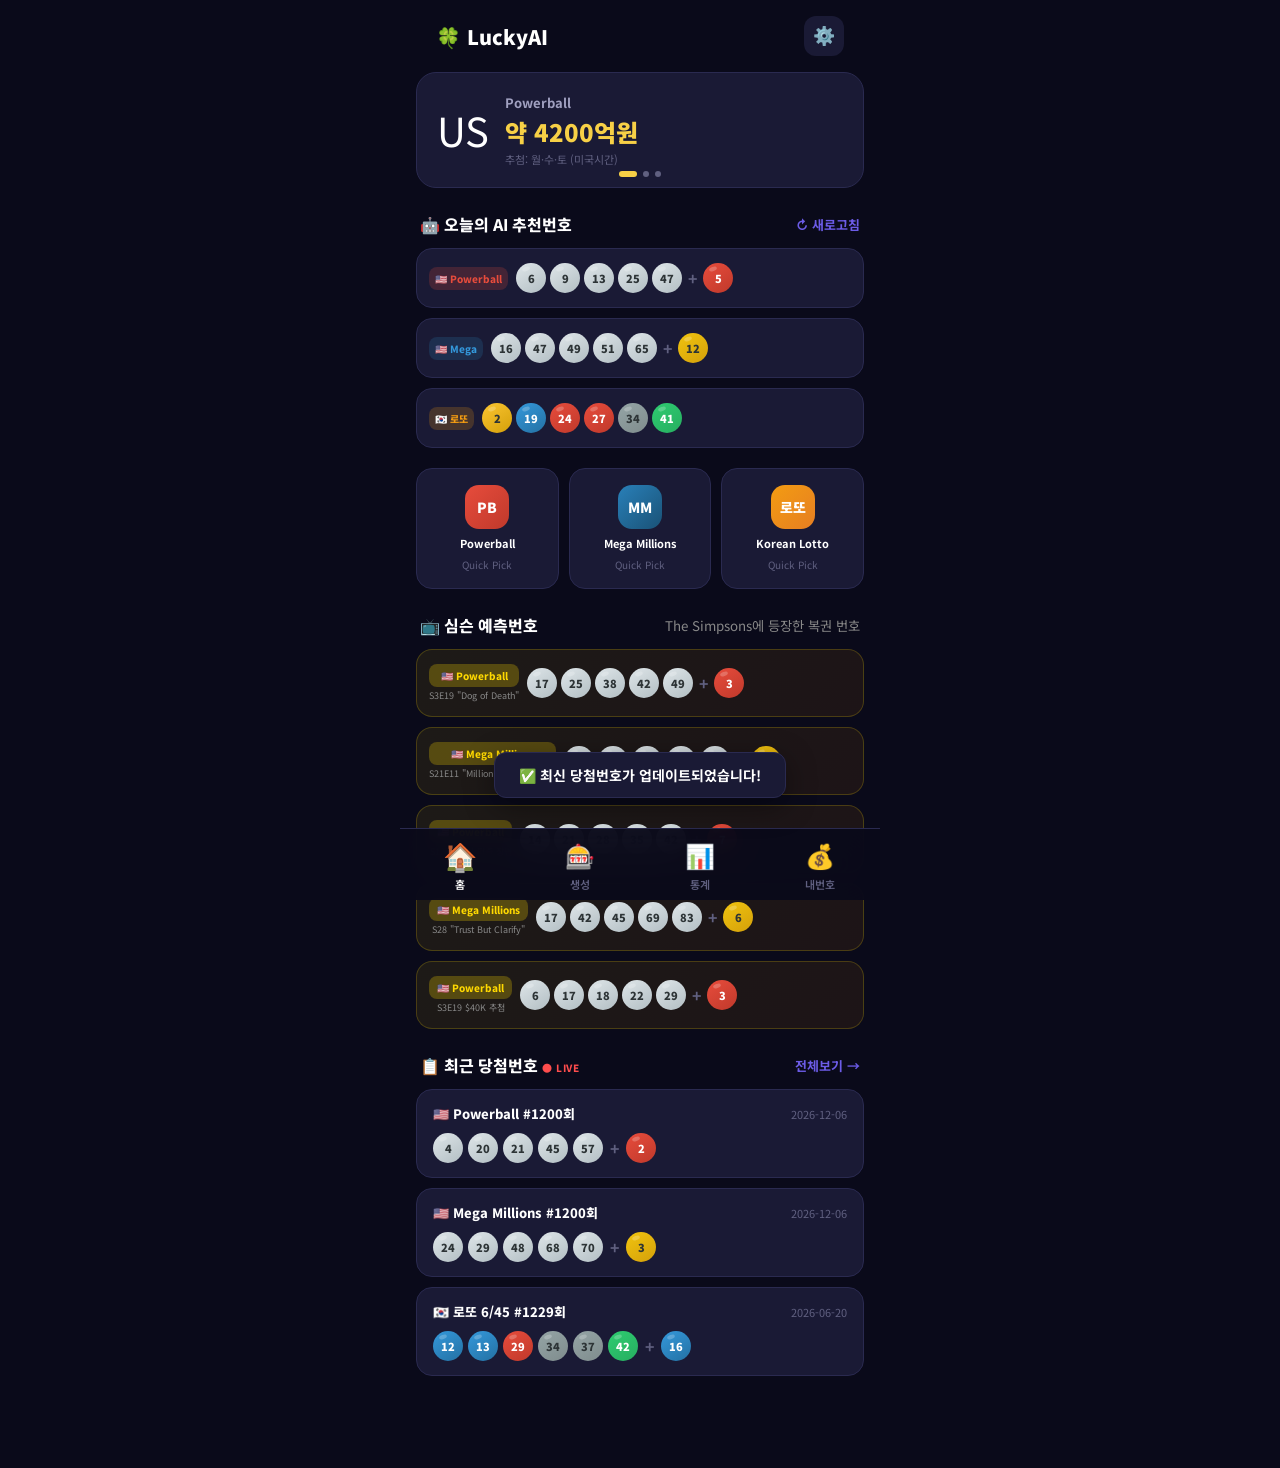
==== commit 5736a25e: "Make Korean lotto fetch the latest round in real time The previous logic tested the data fetcher aga" ====
--- a/index.html
+++ b/index.html
@@ -56,9 +56,10 @@
         <div class="jackpot-slide" data-game="lotto">
           <div class="jackpot-flag">KR</div>
           <div class="jackpot-info">
-            <span class="jackpot-name">로또 6/45</span>
+            <span class="jackpot-name">로또 6/45 <span class="live-badge">● LIVE</span></span>
             <span class="jackpot-amount" id="jackpot-kr">로딩중...</span>
-            <span class="jackpot-date">추첨: 매주 토요일 오후 8:45</span>
+            <span class="jackpot-date" id="jackpot-kr-round">최근 당첨번호 불러오는 중...</span>
+            <span class="jackpot-date">다음 추첨까지 <b id="lotto-countdown">--:--:--</b> · 매주 토 20:45</span>
           </div>
         </div>
         <div class="jackpot-dots">
@@ -106,7 +107,7 @@
 
       <!-- Recent Results -->
       <div class="section-header">
-        <h2>📋 최근 당첨번호</h2>
+        <h2>📋 최근 당첨번호 <span class="live-badge">● LIVE</span></h2>
         <button class="text-btn" onclick="navigateTo('results')">전체보기 →</button>
       </div>
       <div class="recent-results" id="recent-results">
--- a/css/style.css
+++ b/css/style.css
@@ -130,6 +130,19 @@
 .jackpot-name { font-size: 13px; color: var(--text2); font-weight: 700; }
 .jackpot-amount { font-size: 24px; font-weight: 900; color: #f7d046; }
 .jackpot-date { font-size: 11px; color: var(--text3); }
+.jackpot-date b { color: #f7d046; font-variant-numeric: tabular-nums; }
+
+/* ---- Live badge (real-time indicator) ---- */
+.live-badge {
+  display: inline-block;
+  font-size: 10px;
+  font-weight: 800;
+  color: #ff4d4d;
+  letter-spacing: 0.5px;
+  vertical-align: middle;
+  animation: livePulse 1.4s ease-in-out infinite;
+}
+@keyframes livePulse { 0%,100%{opacity:1} 50%{opacity:0.35} }
 .jackpot-dots {
   position: absolute; bottom: 10px; left: 50%; transform: translateX(-50%);
   display: flex; gap: 6px;
